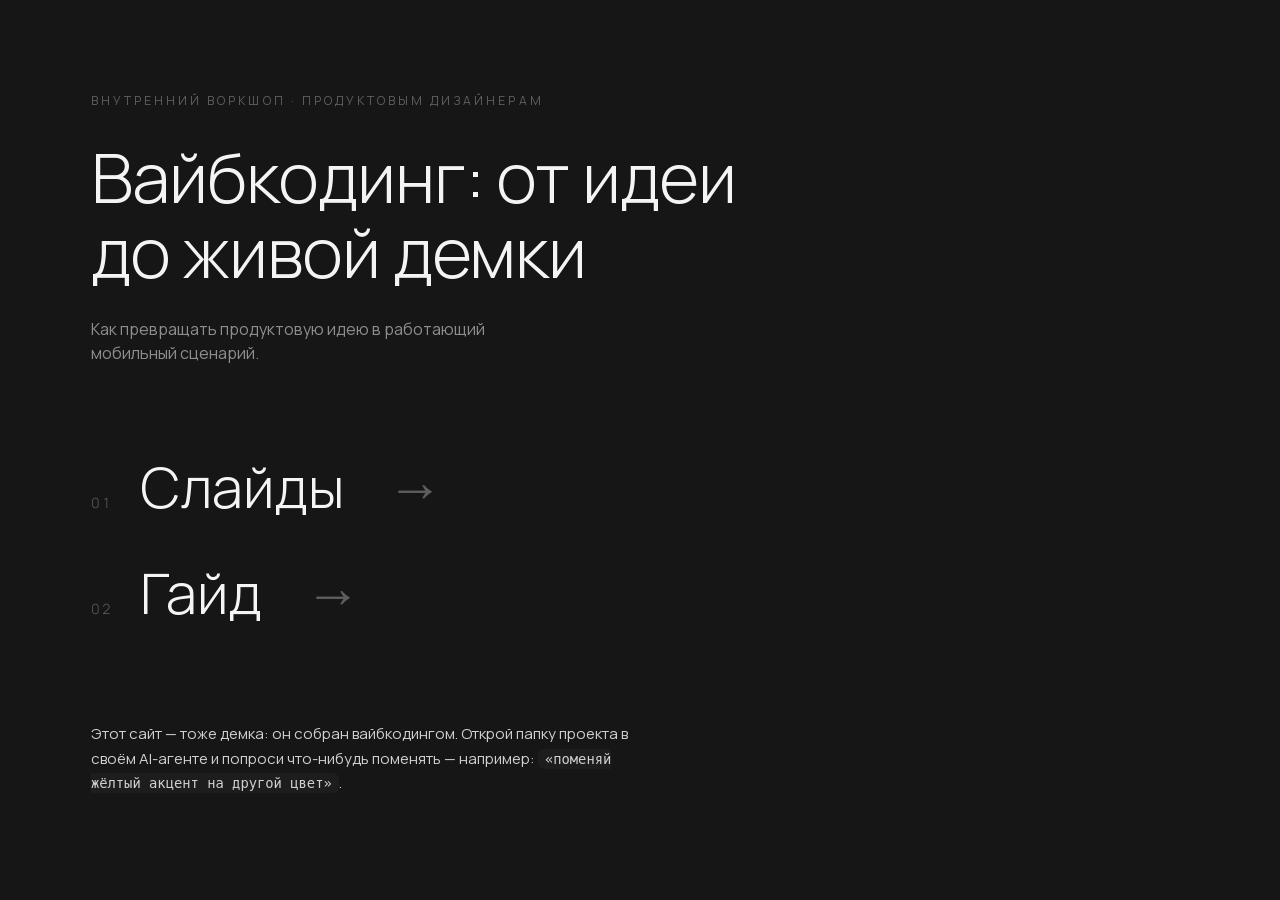
==== index.html @ 39688f04 "Возврат на главную со слайдов, короче тексты на первом экране Со слайдов не было выхода — добавлена " ====
<!doctype html>
<html lang="ru">
<head>
  <meta charset="utf-8">
  <meta name="viewport" content="width=device-width, initial-scale=1">
  <title>Вайбкодинг — воркшоп для дизайнеров</title>
  <link rel="icon" href='data:image/svg+xml,<svg xmlns="http://www.w3.org/2000/svg" viewBox="0 0 100 100"><rect width="100" height="100" rx="18" fill="%23161616"/><rect x="30" y="30" width="40" height="40" rx="8" fill="%23FFDD2D"/></svg>'>
  <link rel="stylesheet" href="css/tokens.css">
  <link rel="stylesheet" href="css/base.css">
  <link rel="stylesheet" href="css/slides.css">
</head>
<body>
  <!-- Хаб: две двери — презентация и раздатка. Работает даже без сервера. -->
  <main class="hub-wrap">
    <p class="hub-kicker reveal" style="--i:0">Внутренний воркшоп · продуктовым дизайнерам</p>
    <h1 class="reveal" style="--i:1">Вайбкодинг: от идеи<br>до живой демки</h1>
    <p class="hub-sub reveal" style="--i:2">Как превращать продуктовую идею
    в работающий мобильный сценарий.</p>

    <nav class="hub-nav">
      <a class="reveal" style="--i:3" href="slides/index.html"><span class="num">01</span><span class="t">Слайды</span><span class="arr">→</span></a>
      <a class="reveal" style="--i:4" href="guide/index.html"><span class="num">02</span><span class="t">Гайд</span><span class="arr">→</span></a>
    </nav>

    <section class="hub-note reveal" style="--i:5">
      <p>Этот сайт — тоже демка: он собран вайбкодингом. Открой папку проекта
      в своём AI-агенте и попроси что-нибудь поменять — например:
      <code>«поменяй жёлтый акцент на другой цвет»</code>.</p>
    </section>
  </main>
</body>
</html>
---- css/tokens.css ----
/*
  Дизайн-токены проекта. Единственное место, где задаются цвета,
  шрифты и параметры анимаций — меняешь здесь, меняется везде.

  Геометрия слайдов повторяет утверждённую презентацию:
  канва 960×540pt, поля 68pt по бокам → 7.1vw, 65pt сверху → 12vh.
  Размеры шрифтов заданы в vw от ширины экрана — так слайд
  масштабируется на проектор без media-запросов.
*/
:root {
  /* ---- Цвета ---- */
  --bg: #161616;           /* фон: тёмно-серый, НЕ чистый чёрный */
  --text: #F4F4F4;         /* основной текст */
  --text-soft: #D0D0D0;    /* приглушённый текст */
  --text-muted: #8E8E8E;   /* серый вторичный: пояснения, правый абзац */
  --text-dim: #5E5E5E;     /* тусклый: номера, стрелки, служебное */
  --accent: #FFDD2D;       /* жёлтый акцент — не больше одного на слайд */
  --surface: #1D1D1D;      /* фон блоков кода в гайде */
  --progress: #333333;     /* полоска прогресса в слайдах */

  /* ---- Типографика ---- */
  --font-sans: "Manrope", -apple-system, "SF Pro Display", "Segoe UI", Roboto, sans-serif;
  --w-display: 300;        /* большие заголовки — лёгкие, не bold */
  --w-body: 400;
  --w-term: 440;           /* белые термины в парах — чуть плотнее фона */

  /* ---- Геометрия слайда ---- */
  --pad-x: 7.1vw;          /* боковые поля (68pt в презе) */
  --pad-top: 12vh;         /* верхнее поле (65pt в презе) */
  --pad-bottom: 8vh;

  /* ---- Размеры шрифтов слайдов (пропорции из презентации) ---- */
  --fs-title: clamp(34px, 4.6vw, 88px);    /* заголовок: 44–46pt */
  --fs-aside: clamp(13px, 1.45vw, 26px);   /* правый абзац: 14pt */
  --fs-item: clamp(16px, 1.95vw, 36px);    /* пункт списка: 19pt */
  --fs-num: clamp(11px, 1.35vw, 24px);     /* номер пункта: 13pt */
  --fs-line: clamp(17px, 2.15vw, 40px);    /* строка-процесс: 21pt */
  --fs-term: clamp(16px, 2.05vw, 38px);    /* термин в паре: 20pt */
  --fs-desc: clamp(13px, 1.45vw, 26px);    /* пояснение в паре: 14pt */
  --fs-note: clamp(13px, 1.55vw, 28px);    /* серое примечание: 15pt */
  --fs-thesis: clamp(16px, 2vw, 38px);     /* жёлтый тезис: 19–21pt */
  --fs-foot: clamp(12px, 1.55vw, 26px);    /* тусклая строка внизу: 15pt */

  /* ---- Motion: крутилки для тюнинга анимаций ---- */
  --ease-out: cubic-bezier(0.22, 1, 0.36, 1);
  --reveal-step: 55ms;     /* задержка между появлением строк */
  --reveal-dur: 600ms;     /* длительность появления одной строки */
  --reveal-shift: 16px;    /* сдвиг снизу при появлении */
}
---- css/base.css ----
/*
  Базовые стили: шрифт, сброс, общие элементы.
  Подключается на всех страницах после tokens.css.
*/

/* Manrope — вариативный шрифт (вес 200–800), лежит в репозитории.
   Два файла: кириллица и латиница, браузер берёт нужный по unicode-range. */
@font-face {
  font-family: "Manrope";
  font-style: normal;
  font-weight: 200 800;
  font-display: swap;
  src: url("../assets/fonts/manrope-cyrillic.woff2") format("woff2");
  unicode-range: U+0301, U+0400-045F, U+0490-0491, U+04B0-04B1, U+2116;
}
@font-face {
  font-family: "Manrope";
  font-style: normal;
  font-weight: 200 800;
  font-display: swap;
  src: url("../assets/fonts/manrope-latin.woff2") format("woff2");
  unicode-range: U+0000-00FF, U+0131, U+0152-0153, U+02BB-02BC, U+02C6, U+02DA,
    U+02DC, U+0304, U+0308, U+0329, U+2000-206F, U+20AC, U+2122, U+2191, U+2193,
    U+2212, U+2215, U+FEFF, U+FFFD;
}

* { box-sizing: border-box; }

html, body { margin: 0; padding: 0; }

body {
  background: var(--bg);
  color: var(--text);
  font-family: var(--font-sans);
  font-weight: var(--w-body);
  -webkit-font-smoothing: antialiased;
  text-rendering: optimizeLegibility;
}

a { color: inherit; text-decoration: none; }

code {
  font-family: ui-monospace, "SF Mono", Menlo, Consolas, monospace;
}

/* Жёлтый акцент внутри текста: в markdown пишется как ==текст== */
mark { background: none; color: var(--accent); }

/* Стрелка «→» в тексте: приглушённая, с воздухом по бокам.
   Используется и на слайдах, и в гайде. */
.arr { color: var(--text-dim); padding: 0 0.25em; font-weight: 300; }

::selection { background: var(--accent); color: #161616; }

:focus-visible { outline: 1px solid var(--text-dim); outline-offset: 4px; }

@media (prefers-reduced-motion: reduce) {
  *, *::before, *::after { animation-duration: 0.01ms !important; transition-duration: 0.01ms !important; }
}

/* ---------- Экран «запусти через сервер» ----------
   Показывается, если проект открыли двойным кликом (file://):
   браузер в этом режиме запрещает fetch, контент не загрузится. */
.serve-help {
  min-height: 100dvh;
  display: flex;
  flex-direction: column;
  justify-content: center;
  padding: 10vh 7.1vw;
  max-width: 820px;
}
.serve-help h1 { font-weight: var(--w-display); font-size: clamp(32px, 4.6vw, 64px); margin: 0 0 28px; letter-spacing: -0.015em; }
.serve-help p { color: var(--text-soft); line-height: 1.6; margin: 0 0 16px; font-size: 16px; }
.serve-help pre { background: var(--surface); border-radius: 10px; padding: 14px 18px; margin: 4px 0 18px; overflow-x: auto; }
.serve-help pre code { color: var(--text); font-size: 15px; }
.serve-help code { color: var(--text-soft); }
.serve-help .dim { color: var(--text-muted); }

/* ---------- Хаб (главная страница) ---------- */
.hub-wrap {
  min-height: 100dvh;
  display: flex;
  flex-direction: column;
  justify-content: center;
  padding: 10vh 7.1vw;
}
.hub-kicker {
  font-size: clamp(11px, 0.95vw, 14px);
  letter-spacing: 0.25em;
  text-transform: uppercase;
  color: var(--text-dim);
  margin: 0 0 3.5vh;
}
.hub-wrap h1 {
  font-size: clamp(38px, 5.4vw, 96px);
  font-weight: var(--w-display);
  line-height: 1.08;
  letter-spacing: -0.015em;
  margin: 0 0 3vh;
}
.hub-sub {
  color: var(--text-muted);
  font-size: clamp(15px, 1.25vw, 20px);
  line-height: 1.55;
  max-width: 52ch;
  margin: 0 0 7.5vh;
}
.hub-nav a {
  display: flex;
  align-items: baseline;
  gap: 2.2vw;
  padding: 1.6vh 0;
  font-size: clamp(34px, 4.4vw, 76px);
  font-weight: var(--w-display);
  transition: color 0.18s;
}
.hub-nav .num { font-size: clamp(12px, 1.1vw, 17px); color: var(--text-dim); letter-spacing: 0.12em; }
.hub-nav .arr {
  color: var(--text-dim);
  transition: transform 0.3s var(--ease-out), color 0.18s;
}
.hub-nav a:hover { color: var(--accent); }
.hub-nav a:hover .arr { transform: translateX(0.5ch); color: var(--accent); }
.hub-note { margin-top: 8.5vh; max-width: 62ch; }
.hub-note p { color: var(--text-soft); line-height: 1.65; margin: 0 0 12px; font-size: 15px; }
.hub-note .dim { color: var(--text-dim); }
.hub-note code { background: var(--surface); padding: 2px 7px; border-radius: 6px; font-size: 0.92em; }

@media (max-width: 700px) {
  .hub-nav a { gap: 16px; }
}
---- css/slides.css ----
/*
  Слайдовый режим. Сетка повторяет утверждённую презентацию:
  заголовок слева сверху, правый абзац-тезис в колонке справа,
  контент ниже на всю ширину. Всё — типографикой, без декора.
*/

.slides-page { overflow: hidden; height: 100dvh; }

.stage { position: fixed; inset: 0; background: var(--bg); }

/* ---------- Каркас слайда ---------- */
.slide {
  position: absolute;
  inset: 0;
  display: none; /* показан только .active — см. ниже */
  grid-template-columns: minmax(0, 1fr) clamp(230px, 30.5vw, 560px);
  grid-template-rows: auto 1fr auto;
  column-gap: clamp(32px, 4.5vw, 90px);
  padding: var(--pad-top) var(--pad-x) var(--pad-bottom);
}
.slide.active { display: grid; }

.title {
  margin: 0;
  font-size: var(--fs-title);
  font-weight: var(--w-display);
  line-height: 1.1;
  letter-spacing: -0.015em;
}

/* Правый абзац-тезис */
.aside {
  font-size: var(--fs-aside);
  color: var(--text-muted);
  line-height: 1.5;
  padding-top: clamp(6px, 1.6vh, 18px);
}

.body {
  grid-column: 1 / -1;
  align-self: center;
  padding-bottom: 2vh;
}

/* Тусклая строка внизу слайда («Дальше — …») */
.foot {
  grid-column: 1 / -1;
  align-self: end;
  font-size: var(--fs-foot);
  color: var(--text-dim);
}

/* ---------- Списки с номерами 01 02 03 ---------- */
.items { display: grid; row-gap: clamp(14px, 4.6vh, 46px); }

.item {
  display: grid;
  grid-template-columns: clamp(34px, 6vw, 96px) 1fr;
  align-items: baseline;
}
.num {
  font-size: var(--fs-num);
  color: var(--text-dim);
  font-variant-numeric: tabular-nums;
  letter-spacing: 0.06em;
}
.txt { font-size: var(--fs-item); line-height: 1.3; }

/* variant: quiet — приглушённый мелкий список под строкой-процессом (слайд 06) */
.variant-quiet .items { row-gap: clamp(10px, 3.2vh, 32px); }
.variant-quiet .txt { font-size: clamp(14px, 1.55vw, 28px); color: var(--text-soft); }

/* Чек-лист: жёлтые галочки вместо номеров (слайд «Когда демка готова») */
.check { font-size: calc(var(--fs-item) * 0.85); color: var(--accent); }

/* ---------- Строка-процесс: Idea → Build → Run ---------- */
.line {
  margin: 0 0 clamp(28px, 8.6vh, 86px);
  font-size: var(--fs-line);
  color: var(--text-soft);
  letter-spacing: 0.01em;
}
.line:last-child { margin-bottom: 0; }
.line .arr { padding: 0 0.45em; }

/* ---------- Пары «белый термин — серое пояснение» ---------- */
.pairs {
  display: grid;
  grid-template-columns: fit-content(46vw) 1fr;
  column-gap: clamp(24px, 3.5vw, 70px);
  row-gap: clamp(16px, 6vh, 60px);
  align-items: baseline;
}
.pair { display: contents; } /* term и desc встают в колонки общей сетки */
.term { font-size: var(--fs-term); font-weight: var(--w-term); }
.desc { font-size: var(--fs-desc); color: var(--text-muted); line-height: 1.45; }
.pair.accent .term, .pair.accent .desc { color: var(--accent); }

/* ---------- Две колонки ---------- */
.cols {
  display: grid;
  grid-template-columns: repeat(auto-fit, minmax(0, 1fr));
  column-gap: clamp(28px, 4.2vw, 84px);
}
.col h3 {
  margin: 0 0 clamp(14px, 4vh, 38px);
  font-size: clamp(16px, 2.3vw, 42px);
  font-weight: var(--w-body);
}
.col p { margin: 0; line-height: 1.35; }
/* колонки без заголовков (слайд про Figma): белые строки, много воздуха */
.col:not(.with-header) p {
  color: var(--text);
  font-size: clamp(15px, 1.9vw, 34px);
  margin-bottom: clamp(16px, 6.6vh, 66px);
}
/* колонки с заголовками (iPhone / Android): серые строки плотнее */
.col.with-header p {
  color: var(--text-muted);
  font-size: clamp(13px, 1.55vw, 28px);
  margin-bottom: clamp(8px, 2.4vh, 24px);
}
.col p:last-child { margin-bottom: 0; }

/* Абзацы после основного контента */
.note {
  margin: clamp(20px, 7vh, 66px) 0 0;
  font-size: var(--fs-note);
  color: var(--text-muted);
  line-height: 1.45;
  max-width: 85vw;
}
.thesis {
  margin: clamp(14px, 4.8vh, 46px) 0 0;
  font-size: var(--fs-thesis);
  color: var(--accent);
}

/* ---------- Сравнение промтов: структура слева, ПЛОХО/ХОРОШО справа ---------- */
.compare {
  display: grid;
  grid-template-columns: 1fr clamp(240px, 34vw, 620px);
  column-gap: clamp(32px, 6vw, 120px);
  align-items: start;
}
.compare .pairs {
  grid-template-columns: fit-content(30vw) 1fr;
  column-gap: clamp(18px, 2.5vw, 48px);
  row-gap: clamp(12px, 4vh, 40px);
}
.compare .term { font-size: clamp(14px, 1.75vw, 30px); }
.compare .desc { font-size: clamp(12px, 1.35vw, 24px); }
.example .label {
  display: block;
  margin-bottom: clamp(8px, 2vh, 20px);
  font-size: clamp(10px, 1.15vw, 20px);
  letter-spacing: 0.27em;
  text-transform: uppercase;
  color: var(--text-dim);
}
.example.good .label { color: var(--accent); }
.example p {
  margin: 0;
  font-size: clamp(13px, 1.45vw, 26px);
  line-height: 1.5;
  color: var(--text-muted);
}
.example.good p { color: var(--text); }
.example + .example { margin-top: clamp(24px, 8vh, 72px); }

/* ---------- Перебивка: крупная фраза слева по вертикальному центру ---------- */
.layout-break { align-items: center; padding: 0 var(--pad-x); }
.layout-break.active { display: flex; }
.break-wrap { width: 100%; }
.layout-break .title { font-size: clamp(38px, 4.8vw, 92px); }
.break-sub {
  margin: 2.5vh 0 0;
  color: var(--text-muted);
  font-size: clamp(15px, 1.7vw, 30px);
}
.layout-break .line { margin: clamp(24px, 7vh, 66px) 0 0; color: var(--text-muted); }
.break-list { margin-top: 5.5vh; }
.break-list p { margin: 0 0 2.2vh; color: var(--text-soft); font-size: clamp(15px, 1.7vw, 30px); }

/* ---------- Служебная обвязка (не контент слайда) ---------- */
.progress { position: fixed; left: 0; right: 0; bottom: 0; height: 2px; z-index: 5; }
.progress b {
  display: block;
  height: 100%;
  width: 0;
  background: var(--progress);
  transition: width 0.35s var(--ease-out);
}
.counter {
  position: fixed;
  right: var(--pad-x);
  bottom: 3.2vh;
  font-size: 12px;
  color: var(--text-dim);
  letter-spacing: 0.12em;
  font-variant-numeric: tabular-nums;
  z-index: 5;
}
.hint {
  position: fixed;
  left: var(--pad-x);
  bottom: 3.2vh;
  font-size: 12px;
  color: var(--text-dim);
  transition: opacity 0.6s;
  z-index: 5;
}
.hint.gone { opacity: 0; }

/* Оверлей заметок спикера (клавиша N или S) */
.notes {
  position: fixed;
  left: 0; right: 0; bottom: 0;
  max-height: 52vh;
  overflow: auto;
  background: rgba(10, 10, 10, 0.95);
  backdrop-filter: blur(10px);
  -webkit-backdrop-filter: blur(10px);
  transform: translateY(102%);
  transition: transform 0.25s var(--ease-out);
  z-index: 10;
}
.notes.open { transform: none; }
.notes-inner { padding: 28px var(--pad-x) 36px; max-width: 980px; }
.notes-label {
  display: block;
  margin-bottom: 14px;
  font-size: 11px;
  letter-spacing: 0.25em;
  text-transform: uppercase;
  color: var(--text-dim);
}
.notes-inner p { margin: 0 0 10px; color: var(--text-soft); font-size: 16px; line-height: 1.6; }
.notes-none { color: var(--text-dim); }
.notes-next {
  display: block;
  margin-top: 16px;
  font-size: 12px;
  letter-spacing: 0.08em;
  color: var(--text-dim);
}

/* ---------- Появление строк ----------
   Каждый элемент слайда получает --i (порядковый номер) и выезжает
   с небольшой задержкой. Параметры — в tokens.css. */
.reveal {
  opacity: 0;
  animation: reveal var(--reveal-dur) var(--ease-out) forwards;
  animation-delay: calc(var(--i, 0) * var(--reveal-step) + 40ms);
}
@keyframes reveal {
  from { opacity: 0; transform: translateY(var(--reveal-shift)); }
  to { opacity: 1; transform: none; }
}
@media (prefers-reduced-motion: reduce) {
  .reveal { animation: none; opacity: 1; }
}

/* Пока мышь не двигают, курсора не видно: докладчик листает с клавиатуры,
   и лишний указатель на экране только отвлекает. */
body:not(.mouse-active), body:not(.mouse-active) * { cursor: none; }

/* Возврат на главную. Появляется вместе с курсором, по движению мыши. */
.slides-home {
  position: fixed;
  top: 3.2vh;
  left: var(--pad-x);
  z-index: 6;
  font-size: 12px;
  letter-spacing: 0.06em;
  color: var(--text-dim);
  opacity: 0;
  pointer-events: none;
  transition: opacity 0.25s, color 0.15s;
}
body.mouse-active .slides-home { opacity: 1; pointer-events: auto; }
.slides-home:hover { color: var(--accent); }

/* На тач-устройствах мыши нет — там ссылка видна всегда */
@media (hover: none) {
  .slides-home { opacity: 1; pointer-events: auto; }
}

/* ---------- Мобильный фолбэк: «не разваливается» ---------- */
@media (max-width: 700px) {
  .slide {
    grid-template-columns: 1fr;
    grid-template-rows: auto auto 1fr auto;
    column-gap: 0;
    padding: 7vh 24px 9vh;
    overflow-y: auto;
  }
  .aside { padding-top: 14px; }
  .body { align-self: start; padding-top: 4.5vh; }
  .compare { grid-template-columns: 1fr; row-gap: 40px; }
  .cols { grid-template-columns: 1fr; }
  .col:not(.with-header) p { margin-bottom: 20px; }
  .col + .col { margin-top: 28px; }
  .pairs { grid-template-columns: 1fr; row-gap: 6px; }
  .pair .desc { margin-bottom: 18px; }
}
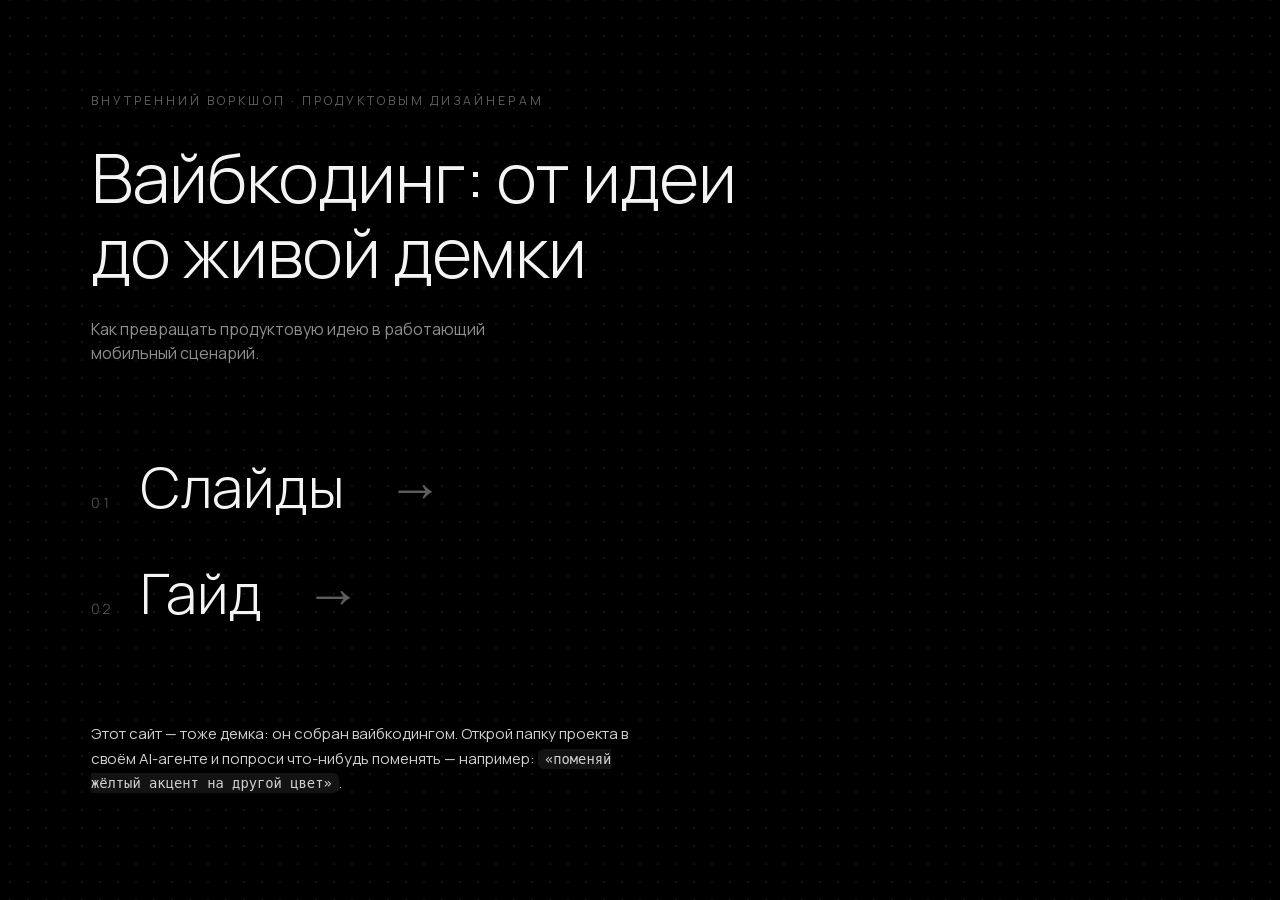
==== commit 3ce64345: "Живой фон: сетка точек, расходится под курсором; фон стал чёрным Canvas 2D без библиотек: плотная се" ====
--- a/index.html
+++ b/index.html
@@ -10,6 +10,9 @@
   <link rel="stylesheet" href="css/slides.css">
 </head>
 <body>
+  <!-- Живой фон: сетка точек, расходится под курсором (js/dots.js) -->
+  <canvas id="dots" aria-hidden="true"></canvas>
+
   <!-- Хаб: две двери — презентация и раздатка. Работает даже без сервера. -->
   <main class="hub-wrap">
     <p class="hub-kicker reveal" style="--i:0">Внутренний воркшоп · продуктовым дизайнерам</p>
@@ -28,5 +31,7 @@
       <code>«поменяй жёлтый акцент на другой цвет»</code>.</p>
     </section>
   </main>
+
+  <script src="js/dots.js"></script>
 </body>
 </html>
--- a/css/tokens.css
+++ b/css/tokens.css
@@ -9,13 +9,13 @@
 */
 :root {
   /* ---- Цвета ---- */
-  --bg: #161616;           /* фон: тёмно-серый, НЕ чистый чёрный */
+  --bg: #000000;           /* фон: чистый чёрный */
   --text: #F4F4F4;         /* основной текст */
   --text-soft: #D0D0D0;    /* приглушённый текст */
   --text-muted: #8E8E8E;   /* серый вторичный: пояснения, правый абзац */
   --text-dim: #5E5E5E;     /* тусклый: номера, стрелки, служебное */
   --accent: #FFDD2D;       /* жёлтый акцент — не больше одного на слайд */
-  --surface: #1D1D1D;      /* фон блоков кода в гайде */
+  --surface: #131313;      /* фон блоков кода в гайде */
   --progress: #333333;     /* полоска прогресса в слайдах */
 
   /* ---- Типографика ---- */
@@ -41,9 +41,19 @@
   --fs-thesis: clamp(16px, 2vw, 38px);     /* жёлтый тезис: 19–21pt */
   --fs-foot: clamp(12px, 1.55vw, 26px);    /* тусклая строка внизу: 15pt */
 
+  /* ---- Живой фон: сетка точек (js/dots.js) ---- */
+  --dots-color: #8E8E8E;   /* цвет точек */
+  --dots-gap: 18;          /* шаг сетки, px — чем меньше, тем плотнее */
+  --dots-size: 1.1;        /* радиус точки, px */
+  --dots-radius: 190;      /* радиус влияния курсора, px */
+  --dots-push: 14;         /* насколько точки отходят от курсора, px */
+  --dots-opacity: 0.16;    /* яркость точки в покое */
+  --dots-peak: 0.75;       /* яркость точки под курсором */
+  --dots-idle: 2000;       /* мс покоя, после которых сетка возвращается */
+
   /* ---- Motion: крутилки для тюнинга анимаций ---- */
   --ease-out: cubic-bezier(0.22, 1, 0.36, 1);
-  --reveal-step: 55ms;     /* задержка между появлением строк */
+  --reveal-step: 90ms;     /* задержка между появлением строк */
   --reveal-dur: 600ms;     /* длительность появления одной строки */
   --reveal-shift: 16px;    /* сдвиг снизу при появлении */
 }
--- a/css/base.css
+++ b/css/base.css
@@ -50,9 +50,23 @@
    Используется и на слайдах, и в гайде. */
 .arr { color: var(--text-dim); padding: 0 0.25em; font-weight: 300; }
 
-::selection { background: var(--accent); color: #161616; }
+::selection { background: var(--accent); color: #000; }
 
 :focus-visible { outline: 1px solid var(--text-dim); outline-offset: 4px; }
+
+/* Живой фон: сетка точек под контентом. Рисует js/dots.js,
+   настройки — переменные --dots-* в tokens.css. */
+#dots {
+  position: fixed;
+  inset: 0;
+  z-index: 0;
+  pointer-events: none; /* фон не перехватывает клики и выделение */
+}
+.hub-wrap, .stage, .slides-home, .progress, .counter, .hint, .notes {
+  position: relative;
+  z-index: 1;
+}
+.stage { position: fixed; }
 
 @media (prefers-reduced-motion: reduce) {
   *, *::before, *::after { animation-duration: 0.01ms !important; transition-duration: 0.01ms !important; }
--- a/css/slides.css
+++ b/css/slides.css
@@ -6,7 +6,9 @@
 
 .slides-page { overflow: hidden; height: 100dvh; }
 
-.stage { position: fixed; inset: 0; background: var(--bg); }
+/* Без собственного фона: под сценой живёт канвас с точками (js/dots.js),
+   а цвет фона задаёт body. */
+.stage { position: fixed; inset: 0; }
 
 /* ---------- Каркас слайда ---------- */
 .slide {
@@ -181,6 +183,53 @@
 .layout-break .line { margin: clamp(24px, 7vh, 66px) 0 0; color: var(--text-muted); }
 .break-list { margin-top: 5.5vh; }
 .break-list p { margin: 0 0 2.2vh; color: var(--text-soft); font-size: clamp(15px, 1.7vw, 30px); }
+
+/* ---------- Титульный слайд ----------
+   Промт печатает сам себя (js/slides.js ставит класс typed, когда
+   допечатал) — и из него появляется заголовок. */
+.layout-cover { align-items: center; padding: 0 var(--pad-x); }
+.layout-cover.active { display: flex; }
+.cover { width: 100%; }
+
+/* Строка приветствия: моноширинный шрифт, тусклый префикс «>».
+   Пустая строка держит высоту, чтобы соседние не прыгали при печати. */
+.cover-line {
+  margin: 0 0 clamp(14px, 2.6vh, 28px);
+  font-family: ui-monospace, "SF Mono", Menlo, Consolas, monospace;
+  font-size: clamp(15px, 1.75vw, 30px);
+  line-height: 1.55;
+  color: var(--text);
+  min-height: 1.55em;
+}
+.cover-line:last-child { margin-bottom: 0; }
+.cover-prefix { color: var(--text-dim); margin-right: 1ch; }
+
+/* Каретка — единственный жёлтый элемент слайда. Видна только у строки,
+   которая печатается сейчас (класс typing ставит js/slides.js). */
+.cover-caret {
+  display: none;
+  width: 0.55ch;
+  height: 1.05em;
+  margin-left: 3px;
+  vertical-align: text-bottom;
+  background: var(--accent);
+  animation: caret-blink 1.05s steps(1) infinite;
+}
+@keyframes caret-blink { 50% { opacity: 0; } }
+.cover-line.typing .cover-caret { display: inline-block; }
+
+/* QR-код на финальном слайде */
+.break-qr { margin: clamp(28px, 8vh, 72px) 0 0; }
+.break-qr img {
+  display: block;
+  width: clamp(120px, 13vw, 200px);
+  border-radius: 12px;
+}
+.break-qr figcaption {
+  margin-top: 12px;
+  font-size: clamp(12px, 1.2vw, 17px);
+  color: var(--text-dim);
+}
 
 /* ---------- Служебная обвязка (не контент слайда) ---------- */
 .progress { position: fixed; left: 0; right: 0; bottom: 0; height: 2px; z-index: 5; }
@@ -261,11 +310,28 @@
   .reveal { animation: none; opacity: 1; }
 }
 
-/* Пока мышь не двигают, курсора не видно: докладчик листает с клавиатуры,
-   и лишний указатель на экране только отвлекает. */
-body:not(.mouse-active), body:not(.mouse-active) * { cursor: none; }
-
-/* Возврат на главную. Появляется вместе с курсором, по движению мыши. */
+/* Заголовок слайда входит «набирая вес»: Manrope вариативный,
+   вес анимируется от тонкого 200 к рабочему 300. */
+.slide .title.reveal {
+  animation: title-in 700ms var(--ease-out) forwards;
+  animation-delay: 40ms;
+}
+@keyframes title-in {
+  from { opacity: 0; transform: translateY(14px); font-variation-settings: "wght" 200; }
+  to { opacity: 1; transform: none; font-variation-settings: "wght" 300; }
+}
+@media (prefers-reduced-motion: reduce) {
+  .slide .title.reveal { animation: none; opacity: 1; }
+}
+
+
+/* Когда мышь замерла, курсор прячется: докладчик листает с клавиатуры,
+   и лишний указатель на экране только отвлекает. Класс idle ставит
+   js/slides.js — правило нарочно привязано к .slides-page, чтобы не
+   действовать на страницах, где движка слайдов нет. */
+.slides-page.idle, .slides-page.idle * { cursor: none; }
+
+/* Возврат на главную. Виден вместе с курсором и уходит вместе с ним. */
 .slides-home {
   position: fixed;
   top: 3.2vh;
@@ -274,16 +340,14 @@
   font-size: 12px;
   letter-spacing: 0.06em;
   color: var(--text-dim);
-  opacity: 0;
-  pointer-events: none;
   transition: opacity 0.25s, color 0.15s;
 }
-body.mouse-active .slides-home { opacity: 1; pointer-events: auto; }
+.slides-page.idle .slides-home { opacity: 0; pointer-events: none; }
 .slides-home:hover { color: var(--accent); }
 
 /* На тач-устройствах мыши нет — там ссылка видна всегда */
 @media (hover: none) {
-  .slides-home { opacity: 1; pointer-events: auto; }
+  .slides-page.idle .slides-home { opacity: 1; pointer-events: auto; }
 }
 
 /* ---------- Мобильный фолбэк: «не разваливается» ---------- */
@@ -298,9 +362,11 @@
   .aside { padding-top: 14px; }
   .body { align-self: start; padding-top: 4.5vh; }
   .compare { grid-template-columns: 1fr; row-gap: 40px; }
+  /* Колонки схлопываются в один список. Между группами без заголовков
+     разрыв не нужен — иначе читается как случайная дыра. */
   .cols { grid-template-columns: 1fr; }
   .col:not(.with-header) p { margin-bottom: 20px; }
-  .col + .col { margin-top: 28px; }
+  .col.with-header + .col.with-header { margin-top: 28px; }
   .pairs { grid-template-columns: 1fr; row-gap: 6px; }
   .pair .desc { margin-bottom: 18px; }
 }
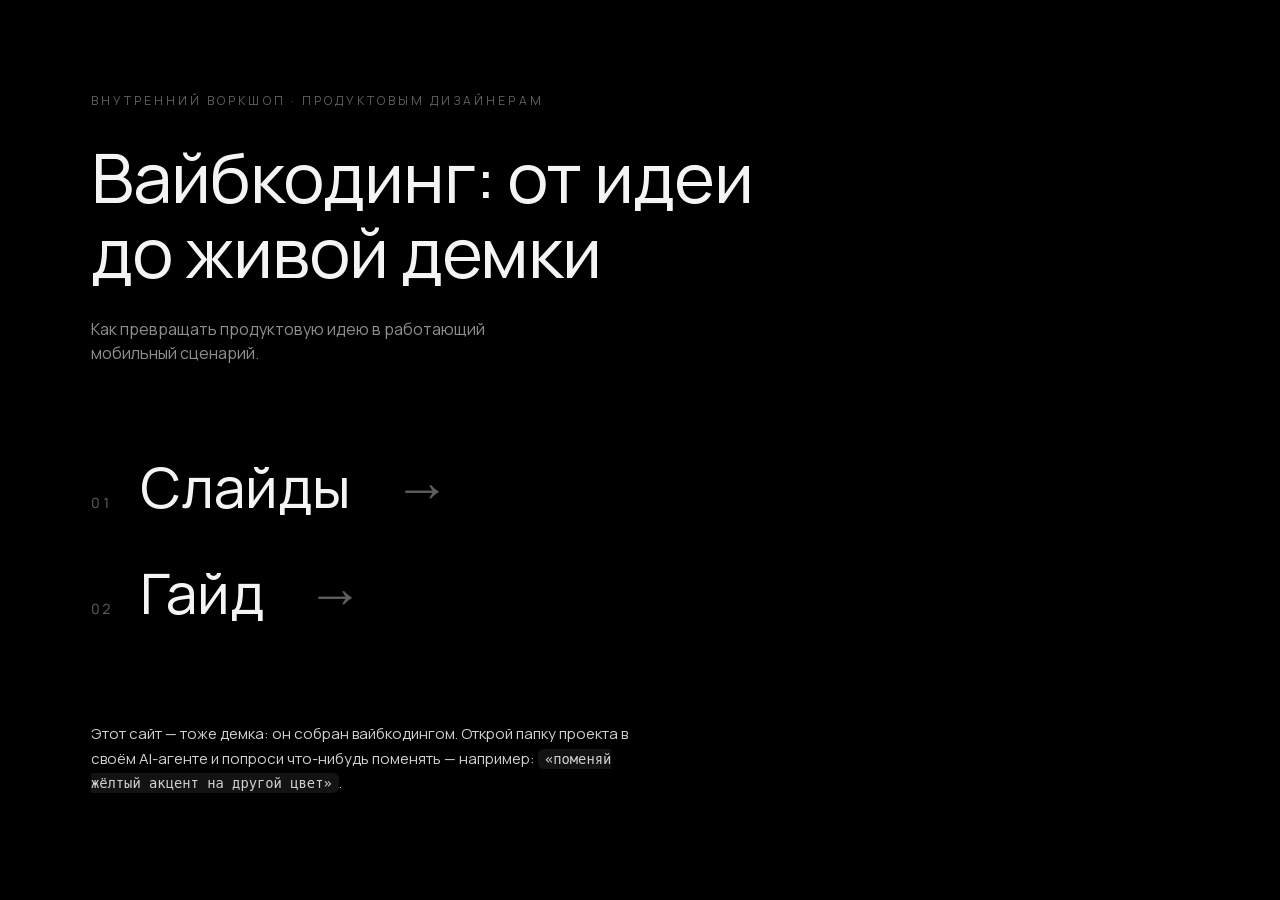
==== commit d13f7044: "Фоновые точки отключены, заголовки плотнее Сетка точек закомментирована в index.html и slides/index." ====
--- a/index.html
+++ b/index.html
@@ -10,8 +10,10 @@
   <link rel="stylesheet" href="css/slides.css">
 </head>
 <body>
-  <!-- Живой фон: сетка точек, расходится под курсором (js/dots.js) -->
+  <!-- Живой фон отключён: сетка точек отвлекала от контента.
+       Чтобы вернуть, раскомментируй canvas здесь и подключение js/dots.js внизу.
   <canvas id="dots" aria-hidden="true"></canvas>
+  -->
 
   <!-- Хаб: две двери — презентация и раздатка. Работает даже без сервера. -->
   <main class="hub-wrap">
@@ -32,6 +34,6 @@
     </section>
   </main>
 
-  <script src="js/dots.js"></script>
+  <!-- <script src="js/dots.js"></script> -->
 </body>
 </html>
--- a/css/tokens.css
+++ b/css/tokens.css
@@ -20,7 +20,7 @@
 
   /* ---- Типографика ---- */
   --font-sans: "Manrope", -apple-system, "SF Pro Display", "Segoe UI", Roboto, sans-serif;
-  --w-display: 300;        /* большие заголовки — лёгкие, не bold */
+  --w-display: 430;        /* большие заголовки — плотный regular, не bold */
   --w-body: 400;
   --w-term: 440;           /* белые термины в парах — чуть плотнее фона */
 
@@ -47,9 +47,8 @@
   --dots-size: 1.1;        /* радиус точки, px */
   --dots-radius: 190;      /* радиус влияния курсора, px */
   --dots-push: 14;         /* насколько точки отходят от курсора, px */
-  --dots-opacity: 0.16;    /* яркость точки в покое */
-  --dots-peak: 0.75;       /* яркость точки под курсором */
-  --dots-idle: 2000;       /* мс покоя, после которых сетка возвращается */
+  --dots-opacity: 0.16;    /* яркость точек */
+  --dots-idle: 1000;       /* мс покоя, после которых сетка возвращается */
 
   /* ---- Motion: крутилки для тюнинга анимаций ---- */
   --ease-out: cubic-bezier(0.22, 1, 0.36, 1);
--- a/css/base.css
+++ b/css/base.css
@@ -61,7 +61,12 @@
   inset: 0;
   z-index: 0;
   pointer-events: none; /* фон не перехватывает клики и выделение */
+  transition: opacity 0.4s;
 }
+/* Слайд управляет фоном через frontmatter:
+   dots: false — чистый фон, dots: dim — точки еле заметны. */
+body.no-dots #dots { opacity: 0; }
+body.dim-dots #dots { opacity: 0.35; }
 .hub-wrap, .stage, .slides-home, .progress, .counter, .hint, .notes {
   position: relative;
   z-index: 1;
--- a/css/slides.css
+++ b/css/slides.css
@@ -183,6 +183,61 @@
 .layout-break .line { margin: clamp(24px, 7vh, 66px) 0 0; color: var(--text-muted); }
 .break-list { margin-top: 5.5vh; }
 .break-list p { margin: 0 0 2.2vh; color: var(--text-soft); font-size: clamp(15px, 1.7vw, 30px); }
+
+/* variant: center — одно слово по центру экрана. Момент переключения:
+   докладчик уходит со слайдов к живой сборке. */
+.layout-break.variant-center { justify-content: center; text-align: center; }
+.variant-center .title { font-size: clamp(48px, 7vw, 132px); }
+
+/* ---------- Орбита ----------
+   Слова цикла едут по эллипсу — сам цикл показан движением,
+   а не стрелками. Позиции считает startOrbit в js/slides.js. */
+/* Кольцо живёт в общей сетке слайда: сверху заголовок и правый абзац. */
+.layout-orbit .body { align-self: stretch; display: flex; align-items: center; }
+.orbit {
+  position: relative;
+  width: 100%;
+  height: clamp(240px, 46vh, 480px);
+  margin: 0 auto;
+}
+/* Линия орбиты — сплошная и тихая: она показывает путь, но не спорит
+   со словами, которые по ней едут. */
+.orbit-path {
+  position: absolute;
+  inset: 0;
+  width: 100%;
+  height: 100%;
+}
+.orbit-line {
+  fill: none;
+  stroke: var(--text-dim);
+  stroke-width: 1.5;
+  opacity: 0.6;
+}
+
+.orbit-word {
+  position: absolute;
+  left: 50%;
+  top: 50%;
+  white-space: nowrap;
+  font-size: clamp(20px, 2.6vw, 46px);
+  color: var(--text);
+  /* Ореол цветом фона «выедает» линию вокруг букв — слово читается
+     и там, где пересекает орбиту. Плашки при этом не появляется. */
+  text-shadow: 0 0 10px var(--bg), 0 0 10px var(--bg), 0 0 6px var(--bg);
+  will-change: transform, opacity;
+}
+/* Номер шага: цикл замкнут, но порядок обхода должен читаться.
+   Цвет наследуется от слова, поэтому номер уходит в глубину вместе с ним. */
+.orbit-num {
+  margin-right: 0.55em;
+  font-size: 0.5em;
+  font-style: normal;
+  color: inherit;
+  font-variant-numeric: tabular-nums;
+  letter-spacing: 0.06em;
+  vertical-align: 0.35em;
+}
 
 /* ---------- Титульный слайд ----------
    Промт печатает сам себя (js/slides.js ставит класс typed, когда
@@ -317,8 +372,8 @@
   animation-delay: 40ms;
 }
 @keyframes title-in {
-  from { opacity: 0; transform: translateY(14px); font-variation-settings: "wght" 200; }
-  to { opacity: 1; transform: none; font-variation-settings: "wght" 300; }
+  from { opacity: 0; transform: translateY(14px); font-variation-settings: "wght" 300; }
+  to { opacity: 1; transform: none; font-variation-settings: "wght" 430; }
 }
 @media (prefers-reduced-motion: reduce) {
   .slide .title.reveal { animation: none; opacity: 1; }
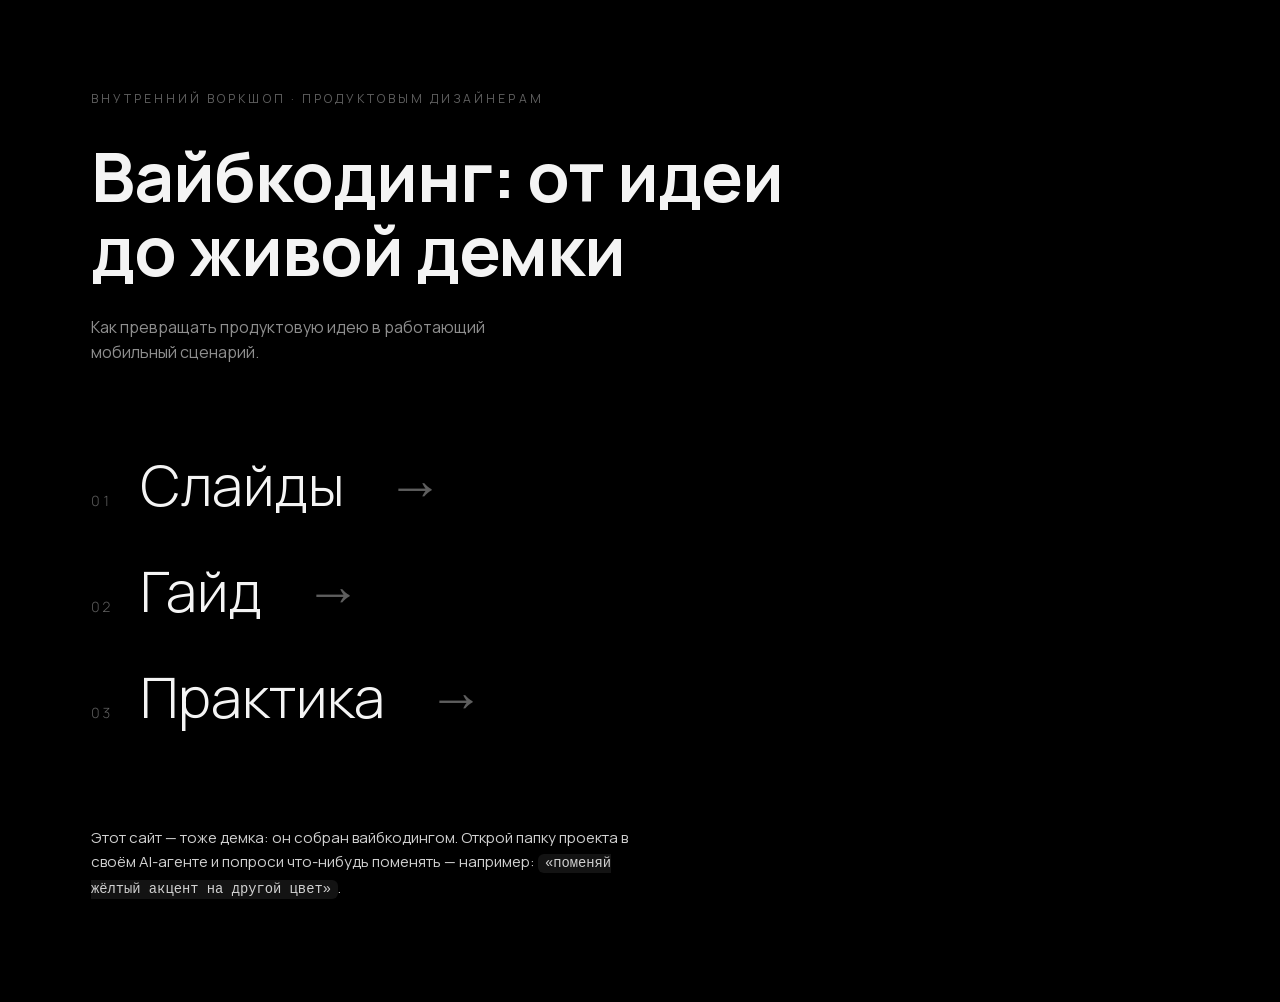
==== commit 766e8e1b: "Раздел «Практика»: разборы кейсов с промтами Третья дверь на главной. Кейс = markdown-файл в content" ====
--- a/index.html
+++ b/index.html
@@ -15,7 +15,8 @@
   <canvas id="dots" aria-hidden="true"></canvas>
   -->
 
-  <!-- Хаб: две двери — презентация и раздатка. Работает даже без сервера. -->
+  <!-- Хаб: три двери — презентация, раздатка и разборы кейсов.
+       Работает даже без сервера. -->
   <main class="hub-wrap">
     <p class="hub-kicker reveal" style="--i:0">Внутренний воркшоп · продуктовым дизайнерам</p>
     <h1 class="reveal" style="--i:1">Вайбкодинг: от идеи<br>до живой демки</h1>
@@ -25,9 +26,10 @@
     <nav class="hub-nav">
       <a class="reveal" style="--i:3" href="slides/index.html"><span class="num">01</span><span class="t">Слайды</span><span class="arr">→</span></a>
       <a class="reveal" style="--i:4" href="guide/index.html"><span class="num">02</span><span class="t">Гайд</span><span class="arr">→</span></a>
+      <a class="reveal" style="--i:5" href="practice/index.html"><span class="num">03</span><span class="t">Практика</span><span class="arr">→</span></a>
     </nav>
 
-    <section class="hub-note reveal" style="--i:5">
+    <section class="hub-note reveal" style="--i:6">
       <p>Этот сайт — тоже демка: он собран вайбкодингом. Открой папку проекта
       в своём AI-агенте и попроси что-нибудь поменять — например:
       <code>«поменяй жёлтый акцент на другой цвет»</code>.</p>
--- a/css/tokens.css
+++ b/css/tokens.css
@@ -16,11 +16,12 @@
   --text-dim: #5E5E5E;     /* тусклый: номера, стрелки, служебное */
   --accent: #FFDD2D;       /* жёлтый акцент — не больше одного на слайд */
   --surface: #131313;      /* фон блоков кода в гайде */
+  --hair: #242424;         /* тонкая линия-разделитель на тёмном фоне */
   --progress: #333333;     /* полоска прогресса в слайдах */
 
   /* ---- Типографика ---- */
   --font-sans: "Manrope", -apple-system, "SF Pro Display", "Segoe UI", Roboto, sans-serif;
-  --w-display: 430;        /* большие заголовки — плотный regular, не bold */
+  --w-display: 700;        /* большие заголовки — bold */
   --w-body: 400;
   --w-term: 440;           /* белые термины в парах — чуть плотнее фона */
 
--- a/css/base.css
+++ b/css/base.css
@@ -130,7 +130,8 @@
   gap: 2.2vw;
   padding: 1.6vh 0;
   font-size: clamp(34px, 4.4vw, 76px);
-  font-weight: var(--w-display);
+  /* Ссылки-двери остаются лёгкими: плотный вес — только у заголовков */
+  font-weight: 300;
   transition: color 0.18s;
 }
 .hub-nav .num { font-size: clamp(12px, 1.1vw, 17px); color: var(--text-dim); letter-spacing: 0.12em; }
--- a/css/slides.css
+++ b/css/slides.css
@@ -21,6 +21,8 @@
   padding: var(--pad-top) var(--pad-x) var(--pad-bottom);
 }
 .slide.active { display: grid; }
+/* Нет правого абзаца — заголовок разворачивается на всю ширину */
+.slide.no-aside { grid-template-columns: 1fr; }
 
 .title {
   margin: 0;
@@ -41,7 +43,8 @@
 .body {
   grid-column: 1 / -1;
   align-self: center;
-  padding-bottom: 2vh;
+  /* Отступ сверху не даёт длинному заголовку прижаться к списку */
+  padding: clamp(24px, 6vh, 64px) 0 2vh;
 }
 
 /* Тусклая строка внизу слайда («Дальше — …») */
@@ -188,6 +191,73 @@
    докладчик уходит со слайдов к живой сборке. */
 .layout-break.variant-center { justify-content: center; text-align: center; }
 .variant-center .title { font-size: clamp(48px, 7vw, 132px); }
+
+/* ---------- Ряд телефонов с демками ----------
+   Мокап собран типографикой и рамкой, без картинок: тонкий корпус,
+   скруглённый экран, вырез сверху. Внутри — запись экрана. */
+.phones {
+  display: flex;
+  justify-content: center;
+  align-items: flex-start;
+  gap: clamp(12px, 2.4vw, 44px);
+  width: 100%;
+}
+.phone {
+  margin: 0;
+  flex: 0 0 auto;
+  display: flex;
+  flex-direction: column;
+  align-items: center;
+  gap: clamp(10px, 2vh, 20px);
+}
+/* Высоту задаём от экрана, ширину считает aspect-ratio — иначе
+   на широком слайде телефоны вырастают и упираются в подписи. */
+.phone-frame {
+  position: relative;
+  height: clamp(180px, 48vh, 430px);
+  aspect-ratio: 9 / 19.5;
+  border: 1.5px solid var(--text-dim);
+  border-radius: clamp(16px, 2.2vw, 34px);
+  overflow: hidden;
+  background: #0a0a0a;
+}
+/* Вырез сверху — деталь, по которой корпус читается как телефон */
+.phone-frame::before {
+  content: "";
+  position: absolute;
+  top: clamp(5px, 0.7vh, 10px);
+  left: 50%;
+  transform: translateX(-50%);
+  width: 34%;
+  height: clamp(5px, 0.8vh, 11px);
+  border-radius: 99px;
+  background: var(--text-dim);
+  opacity: 0.55;
+  z-index: 1;
+}
+.phone-frame video,
+.phone-frame img {
+  display: block;
+  width: 100%;
+  height: 100%;
+  object-fit: cover;
+}
+/* Файла нет — экран просто пустой, слайд не разваливается */
+.phone.empty .phone-frame video,
+.phone.empty .phone-frame img { display: none; }
+
+.phone figcaption {
+  max-width: 22ch;
+  font-size: clamp(11px, 1.15vw, 20px);
+  line-height: 1.4;
+  color: var(--text-muted);
+  text-align: center;
+}
+
+@media (max-width: 700px) {
+  .phones { flex-wrap: wrap; }
+  .phone-frame { height: clamp(150px, 26vh, 240px); }
+}
 
 /* ---------- Орбита ----------
    Слова цикла едут по эллипсу — сам цикл показан движением,
@@ -352,9 +422,12 @@
 /* ---------- Появление строк ----------
    Каждый элемент слайда получает --i (порядковый номер) и выезжает
    с небольшой задержкой. Параметры — в tokens.css. */
+/* Элемент виден по умолчанию, анимация только проявляет его.
+   Ключевое — backwards вместо forwards: пока идёт задержка, действует
+   начальный кадр. Если анимация почему-то не стартует, текст просто
+   остаётся на месте, а не исчезает — контент важнее эффекта. */
 .reveal {
-  opacity: 0;
-  animation: reveal var(--reveal-dur) var(--ease-out) forwards;
+  animation: reveal var(--reveal-dur) var(--ease-out) backwards;
   animation-delay: calc(var(--i, 0) * var(--reveal-step) + 40ms);
 }
 @keyframes reveal {
@@ -368,12 +441,12 @@
 /* Заголовок слайда входит «набирая вес»: Manrope вариативный,
    вес анимируется от тонкого 200 к рабочему 300. */
 .slide .title.reveal {
-  animation: title-in 700ms var(--ease-out) forwards;
+  animation: title-in 700ms var(--ease-out) backwards;
   animation-delay: 40ms;
 }
 @keyframes title-in {
-  from { opacity: 0; transform: translateY(14px); font-variation-settings: "wght" 300; }
-  to { opacity: 1; transform: none; font-variation-settings: "wght" 430; }
+  from { opacity: 0; transform: translateY(14px); font-variation-settings: "wght" 480; }
+  to { opacity: 1; transform: none; font-variation-settings: "wght" 700; }
 }
 @media (prefers-reduced-motion: reduce) {
   .slide .title.reveal { animation: none; opacity: 1; }
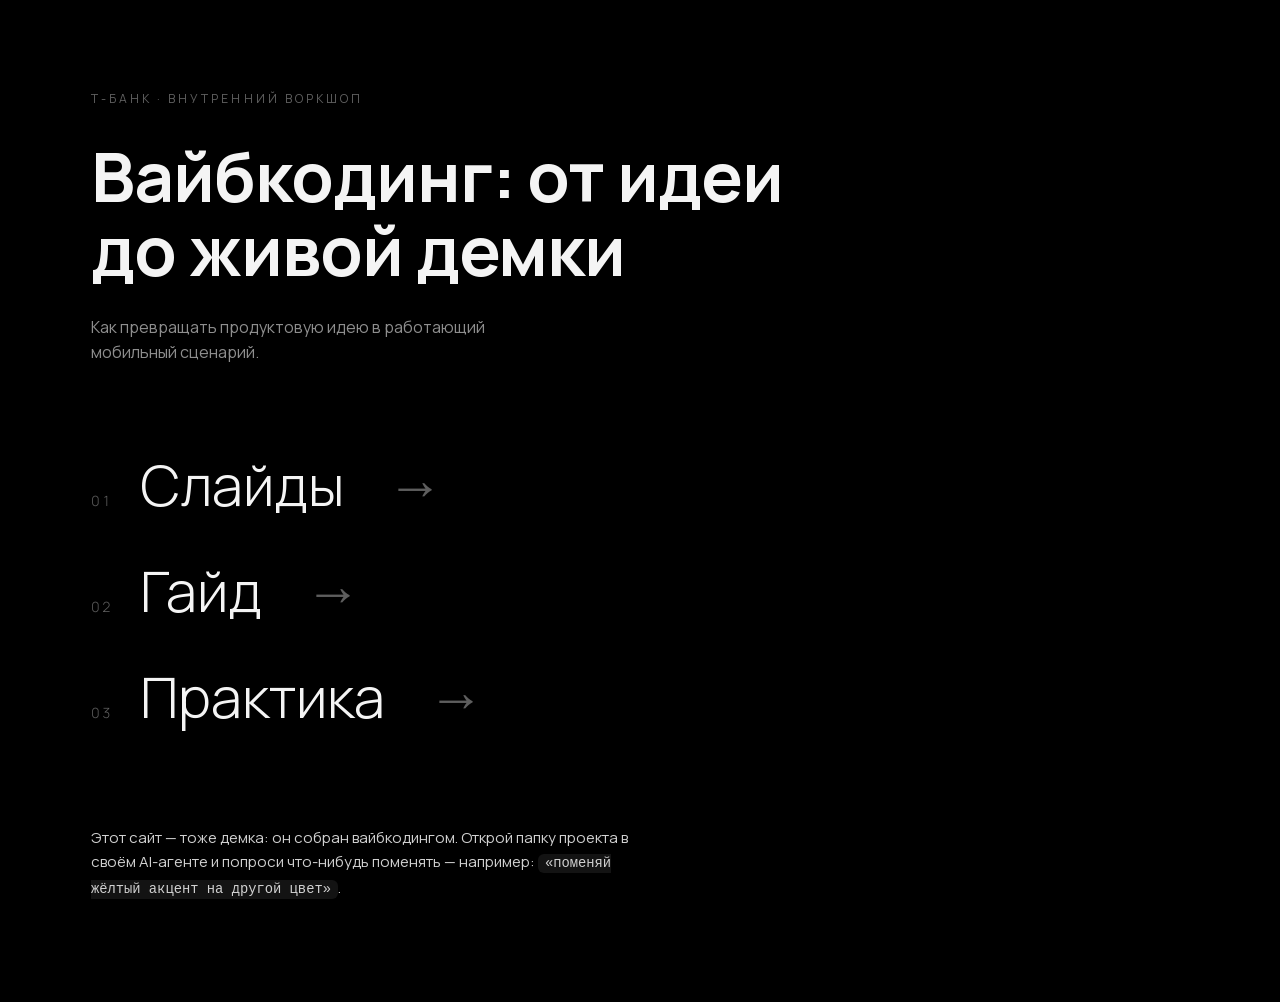
==== commit fe62ef71: "Заголовки слайдов больше не мигают переносом В анимации появления заголовок толстел с веса 480 до 70" ====
--- a/index.html
+++ b/index.html
@@ -18,7 +18,7 @@
   <!-- Хаб: три двери — презентация, раздатка и разборы кейсов.
        Работает даже без сервера. -->
   <main class="hub-wrap">
-    <p class="hub-kicker reveal" style="--i:0">Внутренний воркшоп · продуктовым дизайнерам</p>
+    <p class="hub-kicker reveal" style="--i:0">Т-Банк · Внутренний воркшоп</p>
     <h1 class="reveal" style="--i:1">Вайбкодинг: от идеи<br>до живой демки</h1>
     <p class="hub-sub reveal" style="--i:2">Как превращать продуктовую идею
     в работающий мобильный сценарий.</p>
--- a/css/slides.css
+++ b/css/slides.css
@@ -196,10 +196,12 @@
    Мокап собран типографикой и рамкой, без картинок: тонкий корпус,
    скруглённый экран, вырез сверху. Внутри — запись экрана. */
 .phones {
+  --gap: clamp(12px, 2.4vw, 44px);
+  --count: 5; /* сколько телефонов в ряду — проставляет js/slides.js */
   display: flex;
   justify-content: center;
   align-items: flex-start;
-  gap: clamp(12px, 2.4vw, 44px);
+  gap: var(--gap);
   width: 100%;
 }
 .phone {
@@ -210,19 +212,26 @@
   align-items: center;
   gap: clamp(10px, 2vh, 20px);
 }
-/* Высоту задаём от экрана, ширину считает aspect-ratio — иначе
-   на широком слайде телефоны вырастают и упираются в подписи. */
+/* Высоту задаём от экрана, ширину считает aspect-ratio.
+   Второе слагаемое в min() — сколько влезает по ширине при текущем числе
+   телефонов: три демки занимают экран крупнее, пять сами ужимаются,
+   и ряд не упирается в поля слайда. */
 .phone-frame {
   position: relative;
-  height: clamp(180px, 48vh, 430px);
+  height: min(
+    clamp(180px, 56vh, 460px),
+    calc((100vw - 2 * var(--pad-x) - (var(--count) - 1) * var(--gap)) / var(--count) * 19.5 / 9)
+  );
   aspect-ratio: 9 / 19.5;
   border: 1.5px solid var(--text-dim);
   border-radius: clamp(16px, 2.2vw, 34px);
   overflow: hidden;
   background: #0a0a0a;
 }
-/* Вырез сверху — деталь, по которой корпус читается как телефон */
-.phone-frame::before {
+/* Вырез сверху — деталь, по которой пустой корпус читается как телефон.
+   Только для пустых: в записи экрана свой остров уже есть, и второй,
+   нарисованный поверх, с ним не совпадает. */
+.phone.empty .phone-frame::before {
   content: "";
   position: absolute;
   top: clamp(5px, 0.7vh, 10px);
@@ -444,9 +453,15 @@
   animation: title-in 700ms var(--ease-out) backwards;
   animation-delay: 40ms;
 }
+/* Только прозрачность и сдвиг — ничего, что меняет ширину текста.
+   Раньше здесь анимировался и вес (480 → 700): буквы по ходу анимации
+   толстели, строка становилась шире, и заголовок на границе переноса
+   мигал — последнее слово прыгало на вторую строку и обратно.
+   Кегль и колонка масштабируются от ширины экрана одинаково, так что
+   на границе заголовок оказывался почти на любом ноутбуке. */
 @keyframes title-in {
-  from { opacity: 0; transform: translateY(14px); font-variation-settings: "wght" 480; }
-  to { opacity: 1; transform: none; font-variation-settings: "wght" 700; }
+  from { opacity: 0; transform: translateY(14px); }
+  to { opacity: 1; transform: none; }
 }
 @media (prefers-reduced-motion: reduce) {
   .slide .title.reveal { animation: none; opacity: 1; }
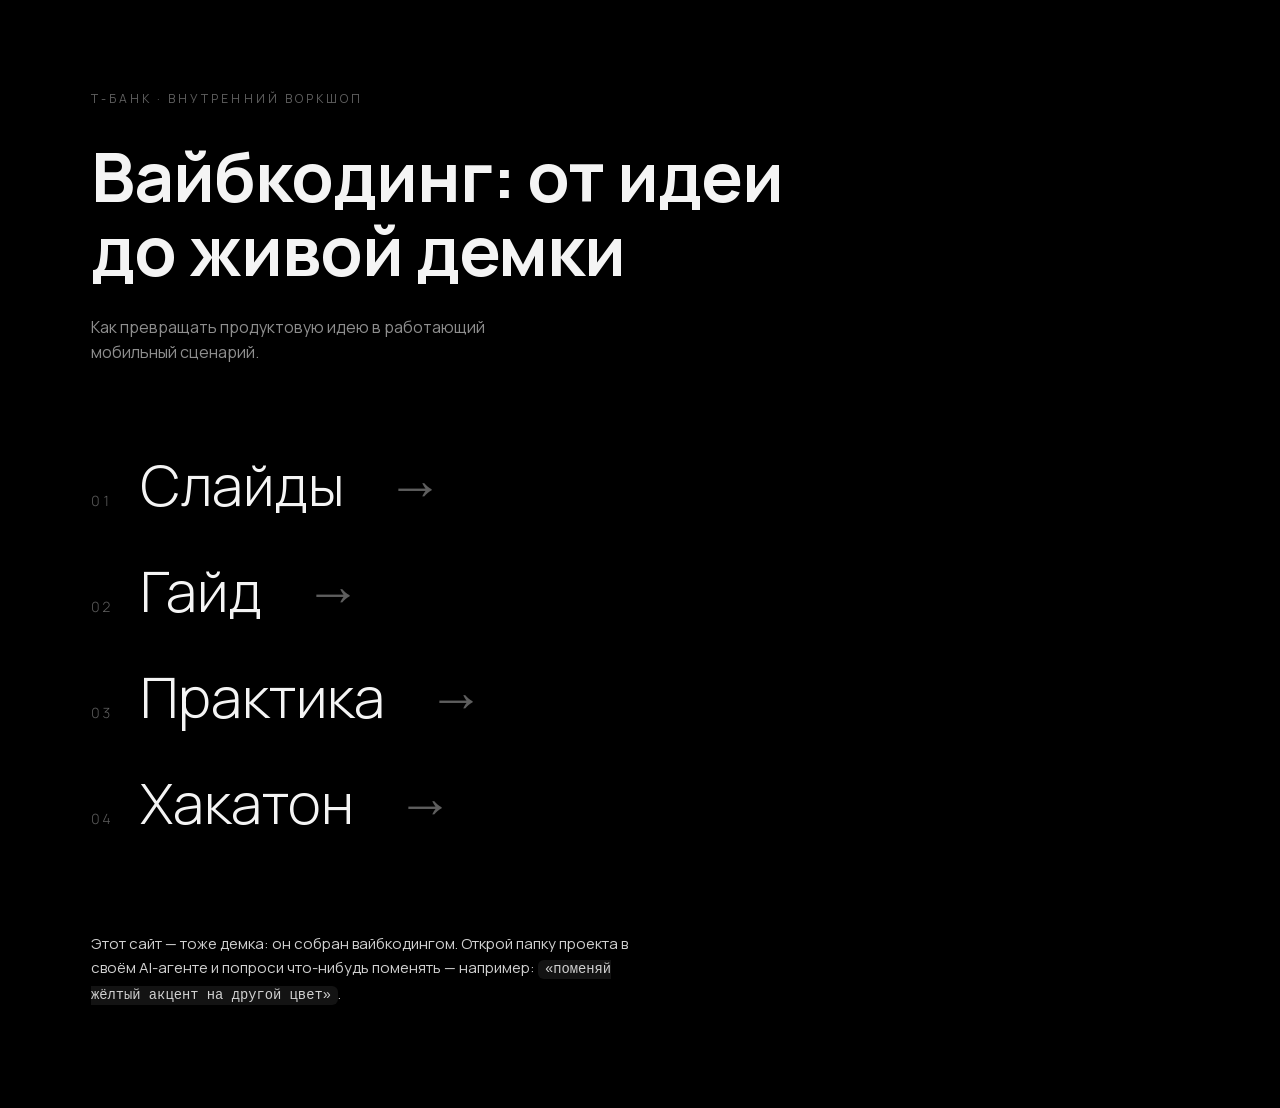
==== commit 4bf9e133: "Раздел «Хакатон»: кейс, материалы и условия сдачи одним слайдом Новая колода /hackathon на том же дв" ====
--- a/index.html
+++ b/index.html
@@ -27,9 +27,12 @@
       <a class="reveal" style="--i:3" href="slides/index.html"><span class="num">01</span><span class="t">Слайды</span><span class="arr">→</span></a>
       <a class="reveal" style="--i:4" href="guide/index.html"><span class="num">02</span><span class="t">Гайд</span><span class="arr">→</span></a>
       <a class="reveal" style="--i:5" href="practice/index.html"><span class="num">03</span><span class="t">Практика</span><span class="arr">→</span></a>
+      <!-- Четвёртая дверь появляется только там, где раздел выложен:
+           скрипт внизу проверяет, отвечает ли hackathon/, и снимает hidden. -->
+      <a class="reveal" style="--i:6" href="hackathon/index.html" id="hub-hackathon" hidden><span class="num">04</span><span class="t">Хакатон</span><span class="arr">→</span></a>
     </nav>
 
-    <section class="hub-note reveal" style="--i:6">
+    <section class="hub-note reveal" style="--i:7">
       <p>Этот сайт — тоже демка: он собран вайбкодингом. Открой папку проекта
       в своём AI-агенте и попроси что-нибудь поменять — например:
       <code>«поменяй жёлтый акцент на другой цвет»</code>.</p>
@@ -37,5 +40,13 @@
   </main>
 
   <!-- <script src="js/dots.js"></script> -->
+  <script>
+    // Раздел хакатона выкладывается отдельно и позже остального сайта.
+    // Пока его нет на сервере, ссылка на него не показывается вовсе —
+    // лучше три двери, чем четвёртая в никуда.
+    fetch('hackathon/index.html', { method: 'HEAD' })
+      .then((r) => { if (r.ok) document.getElementById('hub-hackathon').hidden = false; })
+      .catch(() => {});
+  </script>
 </body>
 </html>
--- a/css/slides.css
+++ b/css/slides.css
@@ -191,6 +191,23 @@
    докладчик уходит со слайдов к живой сборке. */
 .layout-break.variant-center { justify-content: center; text-align: center; }
 .variant-center .title { font-size: clamp(48px, 7vw, 132px); }
+
+/* Ссылка на перебивке: не текст, а действие — «открой у себя». Стрелка
+   уезжает вправо на наведении, как в навигации на главной. */
+.layout-break .line a {
+  color: var(--text-muted);
+  border-bottom: 1px solid var(--hair);
+  padding-bottom: 4px;
+  transition: color 0.15s, border-color 0.15s;
+}
+.layout-break .line a::after {
+  content: '→';
+  margin-left: 0.6ch;
+  display: inline-block;
+  transition: transform 0.2s var(--ease-out);
+}
+.layout-break .line a:hover { color: var(--accent); border-color: var(--accent); }
+.layout-break .line a:hover::after { transform: translateX(0.4ch); }
 
 /* ---------- Ряд телефонов с демками ----------
    Мокап собран типографикой и рамкой, без картинок: тонкий корпус,
@@ -268,6 +285,153 @@
   .phone-frame { height: clamp(150px, 26vh, 240px); }
 }
 
+/* ---------- Бриф ----------
+   Слева задача и ссылки, справа один телефон с записью текущего сценария.
+   Телефону здесь задаём высоту напрямую: расчёт из ряда демок опирается
+   на --count, которого в брифе нет. */
+.brief {
+  display: grid;
+  grid-template-columns: minmax(0, 1fr) auto;
+  align-items: center;
+  gap: clamp(24px, 4.5vw, 90px);
+  width: 100%;
+}
+.brief-text { min-width: 0; }
+/* В брифе строка-подводка стоит вплотную к ссылкам: воздух презентации
+   здесь съел бы телефон и вторую половину списка. */
+.brief .line { margin-bottom: clamp(18px, 5vh, 48px); }
+.brief .items { row-gap: clamp(10px, 2.6vh, 26px); }
+.brief .thesis { margin-top: clamp(12px, 3.4vh, 34px); }
+
+/* Шпаргалка из гайда: тихий заголовок и пары, плотнее основного списка —
+   её читают глазами по ходу дня, а не с последнего ряда. */
+.brief-aside { margin-top: clamp(16px, 4.2vh, 42px); }
+.brief-aside h3 {
+  margin: 0 0 clamp(10px, 2.4vh, 22px);
+  font-size: clamp(12px, 1.25vw, 22px);
+  font-weight: var(--w-body);
+  letter-spacing: 0.14em;
+  text-transform: uppercase;
+  color: var(--text-dim);
+}
+.brief-aside .items { row-gap: clamp(8px, 2vh, 20px); }
+.brief-aside .item { grid-template-columns: clamp(22px, 2.6vw, 44px) 1fr; }
+.brief-aside .txt { font-size: clamp(13px, 1.5vw, 27px); }
+.brief-aside .check { font-size: clamp(11px, 1.2vw, 22px); }
+
+/* Стенд из одного слайда: листать нечего, обвязка спрятана */
+.single .counter,
+.single .hint,
+.single .progress,
+.single .nav-btn { display: none; }
+.brief .phone-frame { height: clamp(200px, 52vh, 460px); }
+.brief .phone figcaption { max-width: 18ch; }
+
+/* ---------- Бенто ----------
+   Стенд из ячеек: тонкие линии вместо заливок и теней, чтобы остаться
+   в системе — на чёрном это читается как сетка, а не как набор плашек.
+   Три колонки контента и четвёртая под телефон на всю высоту. */
+.layout-bento { padding: 6vh var(--pad-x) 6vh; }
+.layout-bento.active { display: flex; align-items: center; justify-content: center; }
+/* Сетка не растягивается за экраном: ширина привязана к высоте (≈16:9),
+   поэтому на широком мониторе она стоит по центру с полями, а на проекторе
+   занимает всё. Ряды по контенту, лишняя высота уходит в поля, а не в ячейки. */
+.bento {
+  /* На заливке #1C1C1E тусклый серый теряет контраст, поэтому внутри
+     сетки роль --text-dim играет --text-muted: лейблы, номера, примечание,
+     подчёркивания ссылок и рамка телефона подхватывают его сами. */
+  --text-dim: var(--text-muted);
+  display: grid;
+  grid-template-columns: repeat(4, minmax(0, 1fr));
+  grid-template-rows: auto auto auto;
+  gap: clamp(8px, 1.1vw, 16px);
+  width: 100%;
+  max-width: 172vh;
+  max-height: 100%;
+}
+.cell {
+  min-width: 0;
+  padding: clamp(14px, 1.7vw, 28px);
+  background: #1C1C1E;
+  border: 1px solid var(--hair);
+  border-radius: clamp(18px, 2.1vw, 33px);
+}
+.cell-title { grid-column: span 2; }
+.cell-wide { grid-column: span 2; }
+.cell-full { grid-column: 1 / span 3; }
+.cell-phone {
+  grid-column: 4;
+  grid-row: 1 / -1;
+  display: flex;
+  flex-direction: column;
+  align-items: center;
+}
+/* Телефон считается от ширины своей колонки, а не от экрана: так он всегда
+   одного масштаба с сеткой и заполняет ячейку по высоте на любом мониторе. */
+.cell-phone .phone { flex: 1; min-height: 0; width: 100%; justify-content: center; }
+.cell-phone .phone-frame { width: 100%; height: auto; border-radius: clamp(24px, 3.3vw, 51px); }
+.cell-phone .phone figcaption { display: none; } /* подпись уже в лейбле ячейки */
+
+.cell-title .title { margin: 0; font-size: clamp(28px, 3.4vw, 60px); }
+.cell-sub {
+  margin: clamp(8px, 1.6vh, 16px) 0 0;
+  font-size: clamp(12px, 1.2vw, 20px);
+  color: var(--text-muted);
+}
+.cell-label {
+  margin: 0 0 clamp(10px, 2vh, 20px);
+  font-size: clamp(11px, 1.1vw, 18px);
+  font-weight: var(--w-body);
+  letter-spacing: 0.14em;
+  text-transform: uppercase;
+  color: var(--text-dim);
+}
+/* Крупная цифра — дедлайн: то, на что смотрят чаще всего */
+.stat {
+  margin: 0;
+  font-size: clamp(40px, 5.2vw, 96px);
+  font-weight: var(--w-display);
+  line-height: 1;
+  letter-spacing: -0.02em;
+  font-variant-numeric: tabular-nums;
+}
+.cell-text {
+  margin: clamp(10px, 2.2vh, 22px) 0 0;
+  font-size: clamp(12px, 1.2vw, 20px);
+  line-height: 1.45;
+  color: var(--text-dim);
+}
+/* Списки в ячейках плотнее слайдовых: их читают вблизи, по ходу дня */
+.bento .items { row-gap: clamp(7px, 1.5vh, 14px); }
+.bento .item { grid-template-columns: clamp(24px, 2.6vw, 44px) 1fr; }
+.bento .txt { font-size: clamp(13px, 1.35vw, 24px); }
+.bento .num { font-size: clamp(10px, 1vw, 16px); }
+.bento .check { font-size: clamp(11px, 1.15vw, 20px); }
+/* Шесть критериев жюри — в две колонки, иначе ячейка вытягивается */
+.cell-wide .items { grid-template-columns: 1fr 1fr; column-gap: clamp(12px, 1.6vw, 28px); }
+
+/* ---------- Ссылки внутри слайда ----------
+   Тонкое подчёркивание вместо цвета: жёлтый на слайде занят акцентом,
+   а без подчёркивания ссылку не отличить от обычной строки. */
+.body a {
+  border-bottom: 1px solid var(--hair);
+  padding-bottom: 2px;
+  transition: color 0.15s, border-color 0.15s;
+}
+.body a:hover { color: var(--accent); border-color: var(--accent); }
+/* В бенто ссылки должны читаться ссылками сразу: подчёркивание заметнее
+   hairline, с отступом, чтобы не резало нижние выносы */
+.bento a {
+  border: 0;
+  padding: 0;
+  text-decoration: underline;
+  text-decoration-color: var(--text-dim);
+  text-decoration-thickness: 1px;
+  text-underline-offset: 0.2em;
+  transition: color 0.15s, text-decoration-color 0.15s;
+}
+.bento a:hover { color: var(--accent); text-decoration-color: var(--accent); }
+
 /* ---------- Орбита ----------
    Слова цикла едут по эллипсу — сам цикл показан движением,
    а не стрелками. Позиции считает startOrbit в js/slides.js. */
@@ -352,16 +516,28 @@
 @keyframes caret-blink { 50% { opacity: 0; } }
 .cover-line.typing .cover-caret { display: inline-block; }
 
-/* QR-код на финальном слайде */
-.break-qr { margin: clamp(28px, 8vh, 72px) 0 0; }
+/* QR-коды на финальном слайде. Их несколько, поэтому ряд, а не одиночная
+   картинка: подпись под каждым сразу говорит, куда он ведёт. Размер кода
+   зависит от их числа (--count проставляет js/slides.js) — три кода мельче
+   одного, но всё ещё считываются с телефона из зала. */
+.break-qrs {
+  display: flex;
+  flex-wrap: wrap;
+  /* Промежуток заметно больше самих полей кода: камера телефона наводится
+     на один код, а не мечется между соседними. */
+  gap: clamp(32px, 5.5vw, 96px);
+  margin: clamp(28px, 6vh, 56px) 0 0;
+}
+.break-qr { margin: 0; max-width: clamp(130px, 15vw, 230px); }
 .break-qr img {
   display: block;
-  width: clamp(120px, 13vw, 200px);
-  border-radius: 12px;
+  width: clamp(130px, 15vw, 230px);
+  border-radius: 10px;
 }
 .break-qr figcaption {
   margin-top: 12px;
-  font-size: clamp(12px, 1.2vw, 17px);
+  font-size: clamp(12px, 1.15vw, 17px);
+  line-height: 1.35;
   color: var(--text-dim);
 }
 
@@ -493,7 +669,59 @@
   .slides-page.idle .slides-home { opacity: 1; pointer-events: auto; }
 }
 
+/* ---------- Стрелки листания ----------
+   Сидят в боковых полях слайда (--pad-x), поэтому не наезжают на текст.
+   Живут по тем же правилам, что и ссылка возврата: тают вместе с курсором,
+   на краях колоды гаснут — видно, что дальше листать некуда. */
+.nav-btn {
+  position: fixed;
+  top: 50%;
+  transform: translateY(-50%);
+  z-index: 6;
+  display: grid;
+  place-items: center;
+  width: 44px;
+  height: 44px;
+  padding: 0;
+  border: 1px solid var(--hair);
+  border-radius: 50%;
+  background: none;
+  color: var(--text-dim);
+  cursor: pointer;
+  transition: opacity 0.25s, color 0.15s, border-color 0.15s;
+}
+.nav-btn svg {
+  width: 20px;
+  height: 20px;
+  fill: none;
+  stroke: currentColor;
+  stroke-width: 1.6;
+  stroke-linecap: round;
+  stroke-linejoin: round;
+}
+#prev { left: calc(var(--pad-x) / 2 - 22px); }
+#next { right: calc(var(--pad-x) / 2 - 22px); }
+.nav-btn:hover { color: var(--accent); border-color: var(--accent); }
+.nav-btn:disabled { opacity: 0.25; cursor: default; pointer-events: none; }
+.slides-page.idle .nav-btn { opacity: 0; pointer-events: none; }
+
+/* На тач-устройствах стрелки видны всегда — но не те, что упёрлись в край
+   колоды: :not(:disabled) не даёт этому правилу перебить приглушение. */
+@media (hover: none) {
+  .slides-page.idle .nav-btn:not(:disabled) { opacity: 1; pointer-events: auto; }
+}
+
 /* ---------- Мобильный фолбэк: «не разваливается» ---------- */
+/* Узкое окно или планшет: четыре колонки не влезают, складываем в две,
+   телефон уходит вниз. Ниже 700px всё схлопывается в одну — см. дальше. */
+@media (max-width: 1000px) {
+  .layout-bento.active { align-items: flex-start; overflow-y: auto; }
+  .bento { grid-template-columns: 1fr 1fr; grid-template-rows: none; max-width: none; }
+  .cell-title, .cell-wide, .cell-full, .cell-phone { grid-column: 1 / -1; grid-row: auto; }
+  .cell-phone .phone { width: auto; }
+  .cell-phone .phone-frame { width: auto; height: clamp(200px, 40vh, 360px); }
+}
+
 @media (max-width: 700px) {
   .slide {
     grid-template-columns: 1fr;
@@ -510,6 +738,16 @@
   .cols { grid-template-columns: 1fr; }
   .col:not(.with-header) p { margin-bottom: 20px; }
   .col.with-header + .col.with-header { margin-top: 28px; }
+  .brief { grid-template-columns: 1fr; row-gap: 28px; }
+  .layout-bento { padding: 7vh 24px 9vh; }
+  .bento { grid-template-columns: 1fr; grid-template-rows: none; height: auto; }
+  .cell-title, .cell-wide, .cell-full, .cell-phone { grid-column: auto; grid-row: auto; }
+  .cell-wide .items { grid-template-columns: 1fr; }
   .pairs { grid-template-columns: 1fr; row-gap: 6px; }
   .pair .desc { margin-bottom: 18px; }
-}
+  /* Узкие поля: по бокам стрелкам места нет — уводим их вниз, к счётчику */
+  .nav-btn { top: auto; bottom: 2.4vh; transform: none; }
+  #prev { left: 24px; }
+  #next { left: 78px; right: auto; }
+  .hint { display: none; }
+}
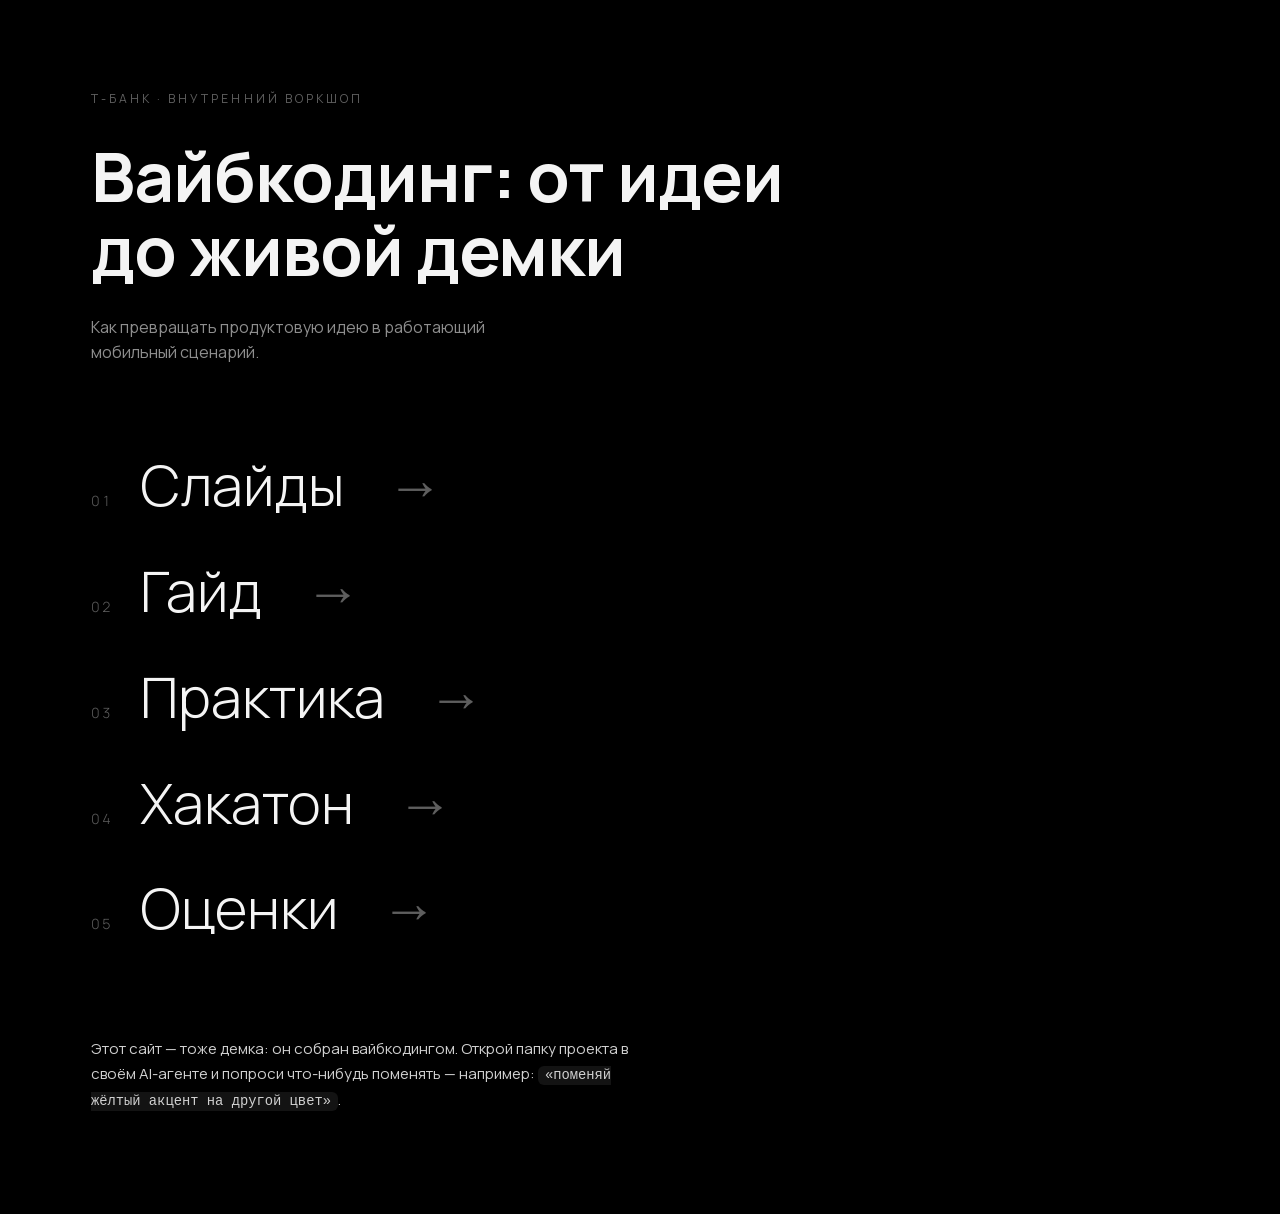
==== commit 4cd234f5: "Раздел «Оценки»: судейские листы и итоги хакатона Каждый судья ставит командам оценки 1–5 по шести к" ====
--- a/index.html
+++ b/index.html
@@ -30,9 +30,11 @@
       <!-- Четвёртая дверь появляется только там, где раздел выложен:
            скрипт внизу проверяет, отвечает ли hackathon/, и снимает hidden. -->
       <a class="reveal" style="--i:6" href="hackathon/index.html" id="hub-hackathon" hidden><span class="num">04</span><span class="t">Хакатон</span><span class="arr">→</span></a>
+      <!-- Судейские листы жюри и итоги хакатона -->
+      <a class="reveal" style="--i:7" href="scores/index.html"><span class="num">05</span><span class="t">Оценки</span><span class="arr">→</span></a>
     </nav>
 
-    <section class="hub-note reveal" style="--i:7">
+    <section class="hub-note reveal" style="--i:8">
       <p>Этот сайт — тоже демка: он собран вайбкодингом. Открой папку проекта
       в своём AI-агенте и попроси что-нибудь поменять — например:
       <code>«поменяй жёлтый акцент на другой цвет»</code>.</p>
--- a/css/tokens.css
+++ b/css/tokens.css
@@ -18,6 +18,8 @@
   --surface: #131313;      /* фон блоков кода в гайде */
   --hair: #242424;         /* тонкая линия-разделитель на тёмном фоне */
   --progress: #333333;     /* полоска прогресса в слайдах */
+  --ok: #7FD69A;           /* статус «получено» — в итогах оценок, не акцент */
+  --warn: #FF9466;         /* расхождение или ошибка — в итогах оценок, не акцент */
 
   /* ---- Типографика ---- */
   --font-sans: "Manrope", -apple-system, "SF Pro Display", "Segoe UI", Roboto, sans-serif;
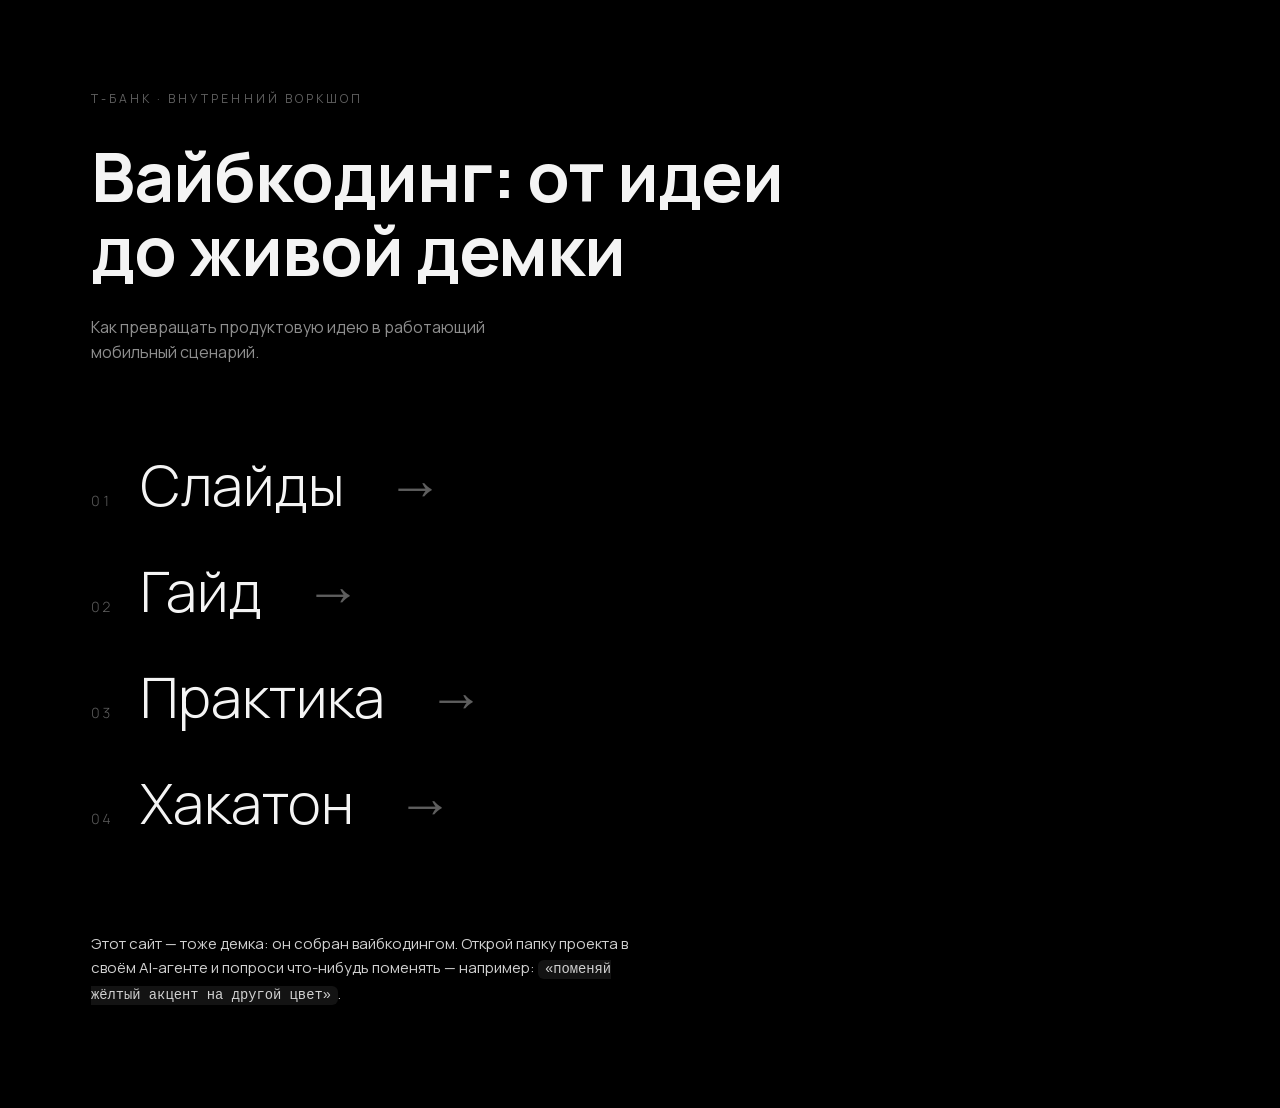
==== commit 19666394: "Оценки скрыты с главной: ссылка закомментирована Co-Authored-By: Claude Opus 5 <noreply@anthropic.co" ====
--- a/index.html
+++ b/index.html
@@ -30,8 +30,10 @@
       <!-- Четвёртая дверь появляется только там, где раздел выложен:
            скрипт внизу проверяет, отвечает ли hackathon/, и снимает hidden. -->
       <a class="reveal" style="--i:6" href="hackathon/index.html" id="hub-hackathon" hidden><span class="num">04</span><span class="t">Хакатон</span><span class="arr">→</span></a>
-      <!-- Судейские листы жюри и итоги хакатона -->
+      <!-- Судейские листы жюри и итоги хакатона — пока скрыты.
+           Чтобы вернуть, раскомментируй ссылку ниже.
       <a class="reveal" style="--i:7" href="scores/index.html"><span class="num">05</span><span class="t">Оценки</span><span class="arr">→</span></a>
+      -->
     </nav>
 
     <section class="hub-note reveal" style="--i:8">
